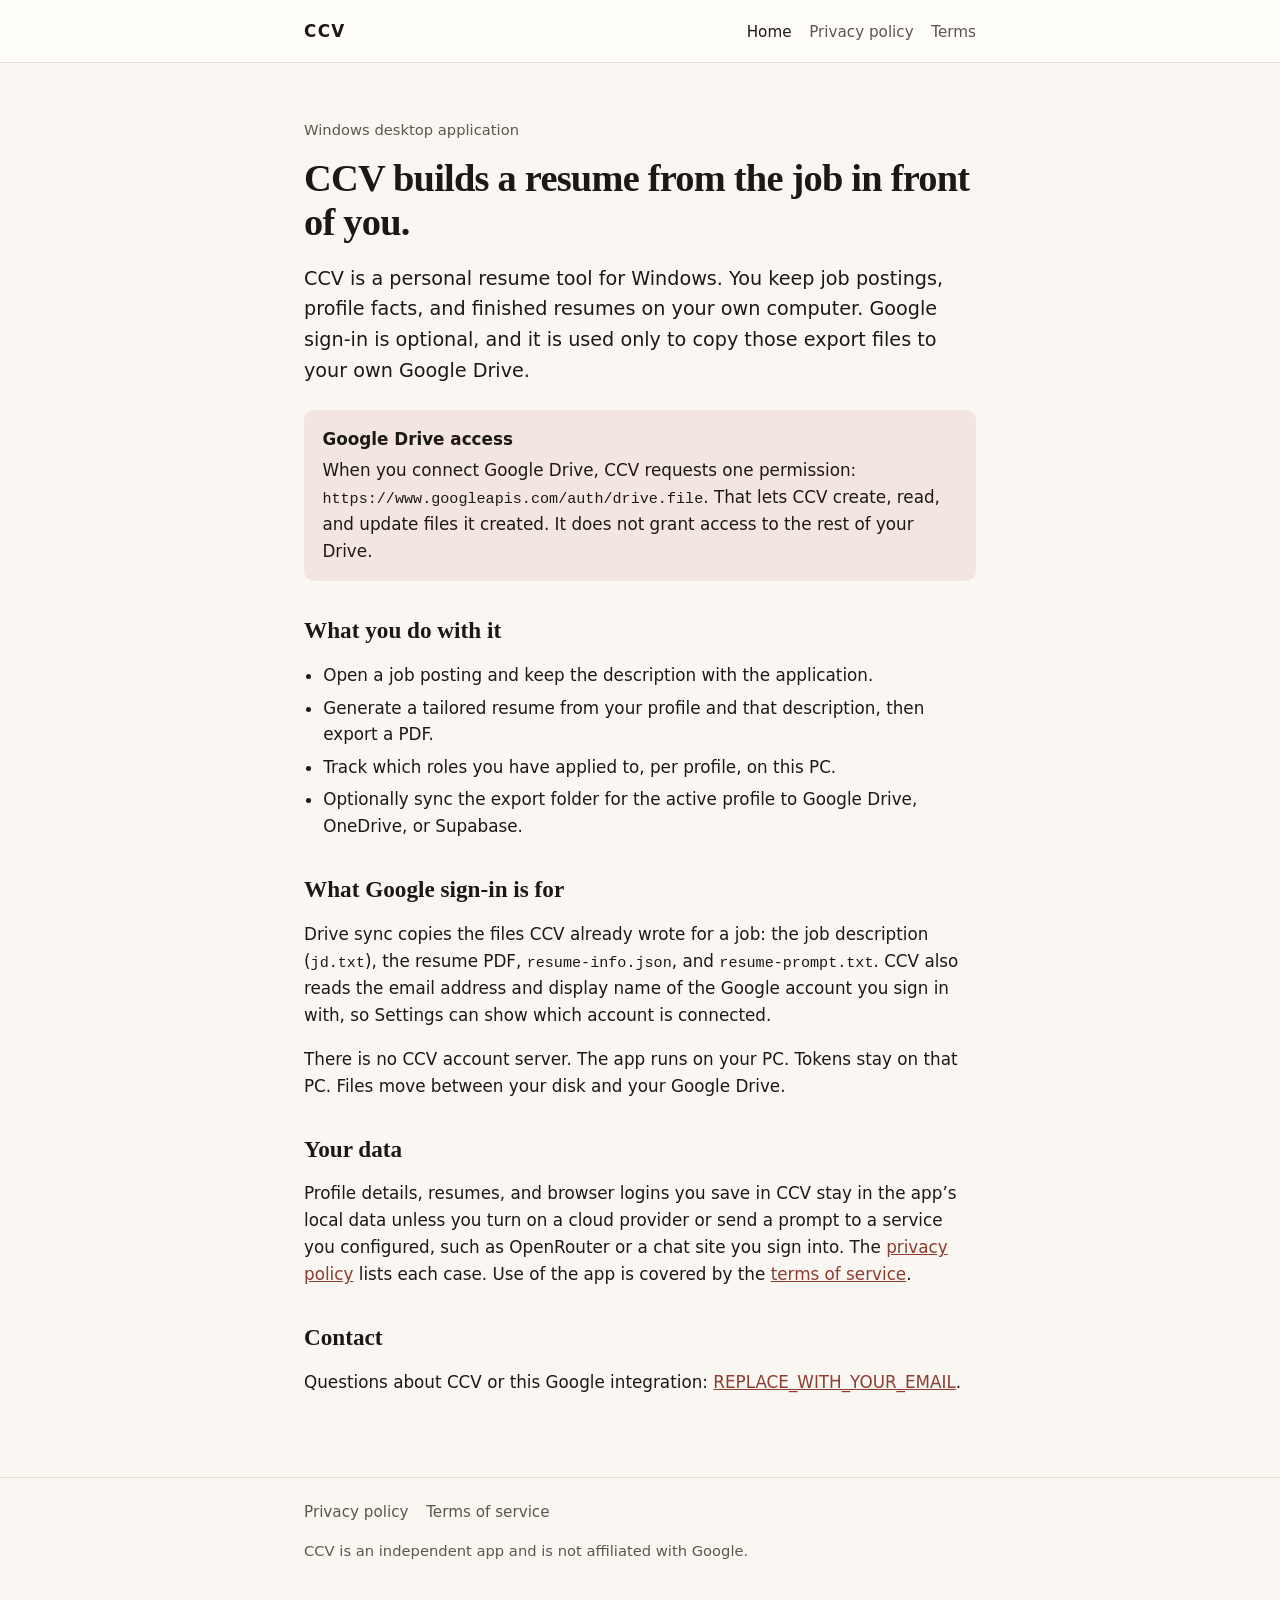
==== index.html @ bd31b7b7 "Publish the CCV public site." ====
<!DOCTYPE html>
<html lang="en">
<head>
  <meta charset="utf-8">
  <meta name="viewport" content="width=device-width, initial-scale=1">
  <title>CCV — Windows resume builder</title>
  <meta name="description" content="CCV is a Windows desktop app that builds tailored resumes from job postings. Optional Google Drive sync stores only the export files CCV creates.">
  <link rel="stylesheet" href="styles.css">
</head>
<body>
  <header>
    <div class="wrap bar">
      <a class="mark" href="index.html">CCV</a>
      <nav>
        <a href="index.html" aria-current="page">Home</a>
        <a href="privacy.html">Privacy policy</a>
        <a href="terms.html">Terms</a>
      </nav>
    </div>
  </header>
  <main class="wrap">
    <p class="meta">Windows desktop application</p>
    <h1>CCV builds a resume from the job in front of you.</h1>
    <p class="lede">CCV is a personal resume tool for Windows. You keep job postings, profile facts, and finished resumes on your own computer. Google sign-in is optional, and it is used only to copy those export files to your own Google Drive.</p>

    <div class="card">
      <strong>Google Drive access</strong>
      When you connect Google Drive, CCV requests one permission: <code>https://www.googleapis.com/auth/drive.file</code>. That lets CCV create, read, and update files it created. It does not grant access to the rest of your Drive.
    </div>

    <h2>What you do with it</h2>
    <ul>
      <li>Open a job posting and keep the description with the application.</li>
      <li>Generate a tailored resume from your profile and that description, then export a PDF.</li>
      <li>Track which roles you have applied to, per profile, on this PC.</li>
      <li>Optionally sync the export folder for the active profile to Google Drive, OneDrive, or Supabase.</li>
    </ul>

    <h2>What Google sign-in is for</h2>
    <p>Drive sync copies the files CCV already wrote for a job: the job description (<code>jd.txt</code>), the resume PDF, <code>resume-info.json</code>, and <code>resume-prompt.txt</code>. CCV also reads the email address and display name of the Google account you sign in with, so Settings can show which account is connected.</p>
    <p>There is no CCV account server. The app runs on your PC. Tokens stay on that PC. Files move between your disk and your Google Drive.</p>

    <h2>Your data</h2>
    <p>Profile details, resumes, and browser logins you save in CCV stay in the app’s local data unless you turn on a cloud provider or send a prompt to a service you configured, such as OpenRouter or a chat site you sign into. The <a href="privacy.html">privacy policy</a> lists each case. Use of the app is covered by the <a href="terms.html">terms of service</a>.</p>

    <h2>Contact</h2>
    <p>Questions about CCV or this Google integration: <a href="mailto:REPLACE_WITH_YOUR_EMAIL">REPLACE_WITH_YOUR_EMAIL</a>.</p>
  </main>
  <footer>
    <div class="wrap">
      <nav>
        <a href="privacy.html">Privacy policy</a>
        <a href="terms.html">Terms of service</a>
      </nav>
      <p>CCV is an independent app and is not affiliated with Google.</p>
    </div>
  </footer>
</body>
</html>
---- styles.css ----
:root {
  --ink: #1c1915;
  --muted: #5c564c;
  --line: #e4ddd2;
  --paper: #faf7f2;
  --card: #fffdf9;
  --accent: #8c3d2f;
  --accent-soft: #f3e6e1;
  --max: 42rem;
}

* { box-sizing: border-box; }

html { scroll-behavior: smooth; }

body {
  margin: 0;
  background: var(--paper);
  color: var(--ink);
  font-family: "Segoe UI", "Source Sans 3", system-ui, sans-serif;
  font-size: 1.05rem;
  line-height: 1.6;
}

a { color: var(--accent); }

a:hover { text-decoration-thickness: 2px; }

.wrap {
  width: min(calc(100% - 2.5rem), var(--max));
  margin: 0 auto;
}

header {
  border-bottom: 1px solid var(--line);
  background: var(--card);
}

.bar {
  display: flex;
  align-items: baseline;
  justify-content: space-between;
  gap: 1rem;
  padding: 1.1rem 0;
}

.mark {
  color: inherit;
  font-weight: 700;
  letter-spacing: 0.08em;
  text-decoration: none;
}

nav { display: flex; gap: 1.1rem; }

nav a { color: var(--muted); text-decoration: none; font-size: 0.95rem; }

nav a[aria-current="page"],
nav a:hover { color: var(--ink); }

main { padding: 2.5rem 0 4rem; }

h1 {
  margin: 0 0 0.6rem;
  font-family: Georgia, "Iowan Old Style", "Palatino Linotype", serif;
  font-size: 2.4rem;
  font-weight: 600;
  letter-spacing: -0.02em;
  line-height: 1.15;
}

h2 {
  margin: 2.2rem 0 0.5rem;
  font-family: Georgia, "Iowan Old Style", "Palatino Linotype", serif;
  font-size: 1.45rem;
  font-weight: 600;
  line-height: 1.25;
}

h3 { margin: 1.4rem 0 0.3rem; font-size: 1.05rem; }

.lede { font-size: 1.2rem; color: var(--ink); }

.meta { color: var(--muted); font-size: 0.92rem; }

.card {
  margin: 1.5rem 0;
  padding: 1rem 1.15rem;
  background: var(--accent-soft);
  border-radius: 10px;
}

.card strong { display: block; margin-bottom: 0.25rem; }

ul, ol { padding-left: 1.2rem; }

li { margin: 0.35rem 0; }

table {
  width: 100%;
  border-collapse: collapse;
  font-size: 0.95rem;
}

th, td {
  text-align: left;
  vertical-align: top;
  padding: 0.55rem 0.4rem;
  border-bottom: 1px solid var(--line);
}

th { color: var(--muted); font-weight: 600; }

code {
  font-family: Consolas, "Cascadia Mono", monospace;
  font-size: 0.9em;
}

footer {
  border-top: 1px solid var(--line);
  color: var(--muted);
  font-size: 0.92rem;
  padding: 1.4rem 0 2rem;
}

footer nav { margin-bottom: 0.4rem; }
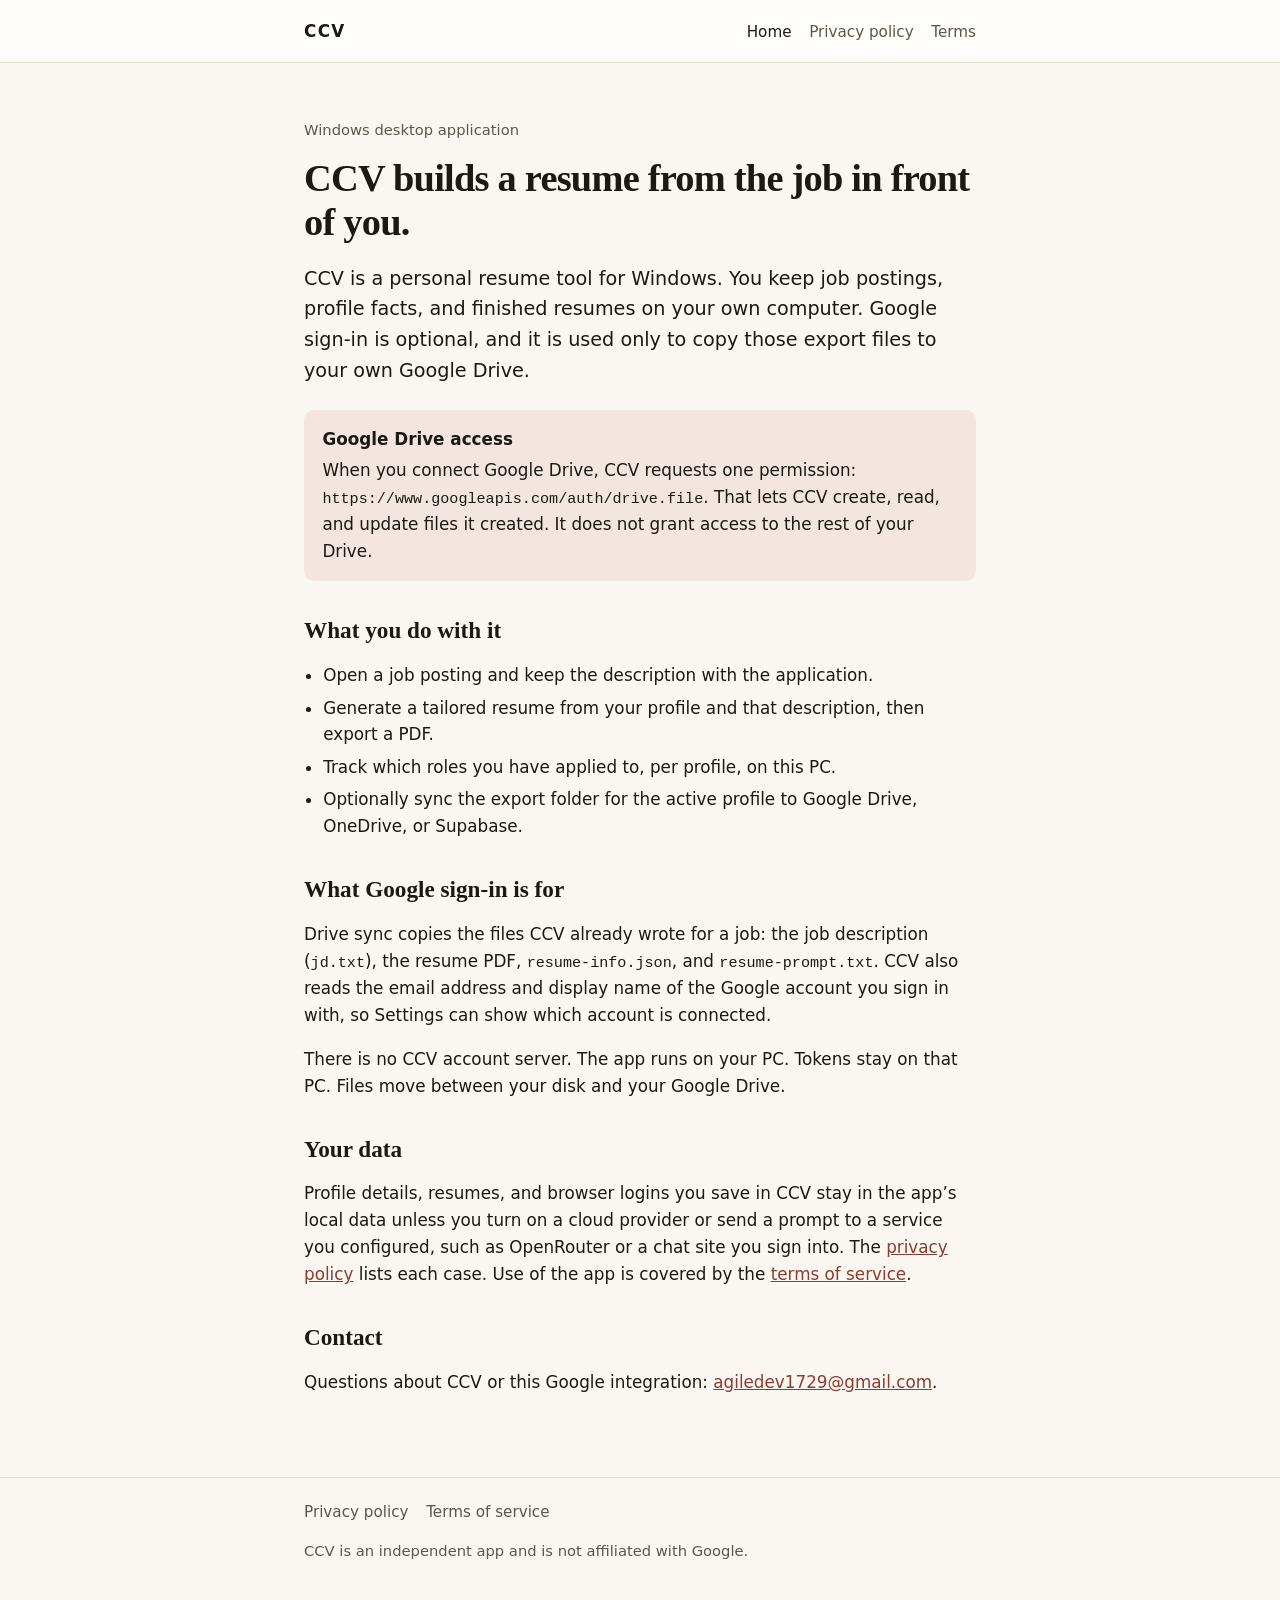
==== commit 1388beb0: "Update index.html" ====
--- a/index.html
+++ b/index.html
@@ -44,7 +44,7 @@
     <p>Profile details, resumes, and browser logins you save in CCV stay in the app’s local data unless you turn on a cloud provider or send a prompt to a service you configured, such as OpenRouter or a chat site you sign into. The <a href="privacy.html">privacy policy</a> lists each case. Use of the app is covered by the <a href="terms.html">terms of service</a>.</p>
 
     <h2>Contact</h2>
-    <p>Questions about CCV or this Google integration: <a href="mailto:REPLACE_WITH_YOUR_EMAIL">REPLACE_WITH_YOUR_EMAIL</a>.</p>
+    <p>Questions about CCV or this Google integration: <a href="mailto:agiledev1729@gmail.com">agiledev1729@gmail.com</a>.</p>
   </main>
   <footer>
     <div class="wrap">
